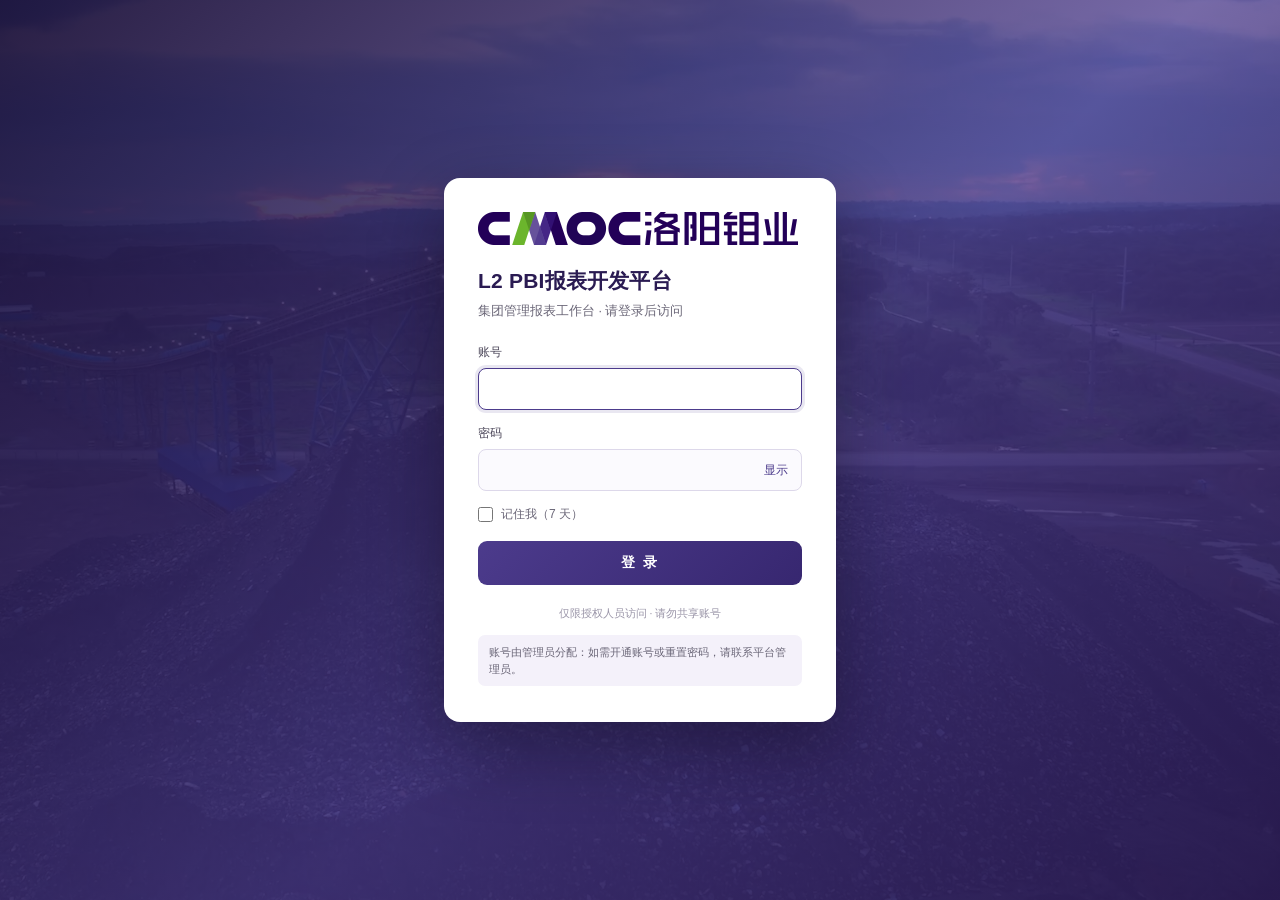
==== account.html @ a8f577a3 "chore: 切换报表工作区并刷新缓存版本" ====
<!DOCTYPE html>
<html lang="zh-CN">
<head>
<meta charset="UTF-8">
<meta name="viewport" content="width=device-width, initial-scale=1.0">
<meta name="robots" content="noindex,nofollow">
<meta http-equiv="Cache-Control" content="no-cache">
<title>账号设置 · CMOC L2 PBI报表开发平台</title>
<link rel="icon" href="data:image/svg+xml,%3Csvg xmlns='http://www.w3.org/2000/svg' viewBox='0 0 32 32'%3E%3Crect width='32' height='32' rx='7' fill='%234C3B8C'/%3E%3Ctext x='16' y='21' text-anchor='middle' font-family='Arial' font-size='13' font-weight='700' fill='white'%3EL2%3C/text%3E%3C/svg%3E">
<link rel="stylesheet" href="assets/portal.css?v=20261120a">
<script src="assets/auth.config.js?v=20261120a"></script>
<script src="assets/auth-guard.js?v=20261120a"></script>
</head>
<body>
<div class="auth-bg" aria-hidden="true"></div>
<main class="auth-wrap">
  <section class="auth-card">
    <img class="logo" src="assets/brand/cmoc-logo.png" alt="CMOC 洛阳钼业">
    <h1>账号设置</h1>
    <p class="sub">查看账号信息、修改登录密码</p>

    <div class="user-meta">
      <span class="avatar" id="avatar">L2</span>
      <span>
        <b id="displayName">已登录</b>
        <small id="accountMeta">账号 —</small>
      </span>
    </div>

    <form id="passwordForm" novalidate>
      <label>当前密码
        <span class="pwd">
          <input id="oldPassword" type="password" autocomplete="current-password" required>
          <button type="button" id="toggleOld" aria-label="显示密码">显示</button>
        </span>
      </label>
      <label>新密码
        <span class="pwd">
          <input id="newPassword" type="password" autocomplete="new-password" required>
          <button type="button" id="toggleNew" aria-label="显示密码">显示</button>
        </span>
      </label>
      <label>确认新密码
        <input id="newPassword2" type="password" autocomplete="new-password" required>
      </label>
      <p class="error" id="error" role="alert" hidden></p>
      <p class="ok" id="ok" role="status" hidden></p>
      <button class="btn primary block" id="submitBtn" type="submit">修改密码</button>
    </form>

    <p class="tip" id="modeTip" hidden></p>

    <div class="card-foot">
      <a class="btn" href="index.html">返回工作台</a>
      <button class="btn" id="logoutBtn" type="button">退出登录</button>
    </div>
  </section>
</main>

<script src="assets/auth.js?v=20261120a"></script>
<script src="assets/account.js?v=20261120a"></script>
</body>
</html>
---- assets/portal.css ----
/* 账号中心与管理后台共享样式（account.html / admin.html） */
:root {
  --primary: #4C3B8C;
  --primary-dark: #372770;
  --primary-soft: #F1EEFA;
  --ink: #1F1B2E;
  --muted: #6B6778;
  --line: #DDD8EA;
  --line-soft: #EDE9F5;
  --bad: #B42318;
  --good: #3F6B26;
  --bg: #F5F4F9;
  --font: "Source Han Sans CN", "思源黑体", "Noto Sans SC", "Microsoft YaHei", "微软雅黑", "PingFang SC", sans-serif;
}
* { box-sizing: border-box; }
html, body { height: 100%; }
body {
  margin: 0; color: var(--ink); font-family: var(--font);
  font-size: 13.5px; line-height: 1.6; background: var(--bg);
  -webkit-font-smoothing: antialiased;
}

/* ------------------------------ 卡片式单页（账号中心） ------------------------------ */
.auth-bg {
  position: fixed; inset: 0; z-index: 0;
  background: url("brand/cmoc-hero.jpg") center/cover no-repeat;
}
.auth-bg::after {
  content: ""; position: absolute; inset: 0;
  background: linear-gradient(135deg, rgba(27,16,56,.94), rgba(76,59,140,.76) 55%, rgba(42,27,82,.92));
}
.auth-wrap {
  position: relative; z-index: 1; min-height: 100%;
  display: flex; align-items: center; justify-content: center;
  padding: 30px 20px;
}
.auth-card {
  width: 100%; max-width: 420px; background: #fff;
  border-radius: 16px; padding: 32px 32px 24px;
  box-shadow: 0 24px 70px rgba(10,6,25,.45);
  animation: rise .4s ease-out both;
}
@keyframes rise { from { opacity: 0; transform: translateY(10px); } to { opacity: 1; transform: none; } }
.logo { display: block; width: auto; height: auto; max-width: 100%; max-height: 34px; margin-bottom: 20px; }
h1 { font-size: 20px; line-height: 1.35; margin: 0 0 6px; color: #2A1B52; }
.sub { margin: 0 0 20px; font-size: 12.5px; color: var(--muted); }
label { display: block; font-size: 12px; color: #4A4558; margin-bottom: 14px; }
input[type=text], input[type=password] {
  width: 100%; height: 42px; margin-top: 6px; padding: 0 12px;
  border: 1px solid var(--line); border-radius: 8px;
  font: inherit; font-size: 13.5px; background: #FBFAFE; color: var(--ink);
  transition: border-color .15s, box-shadow .15s, background .15s;
}
input[type=text]:focus, input[type=password]:focus {
  outline: none; border-color: var(--primary); background: #fff;
  box-shadow: 0 0 0 3px rgba(76,59,140,.12);
}
.pwd { position: relative; display: block; }
.pwd input { padding-right: 58px; }
.pwd button {
  position: absolute; right: 6px; top: calc(50% + 3px); transform: translateY(-50%);
  border: 0; background: transparent; color: var(--primary);
  font-size: 11.5px; cursor: pointer; padding: 6px 8px; border-radius: 6px;
}
.pwd button:hover { background: var(--primary-soft); }
.error, .ok {
  margin: 0 0 14px; padding: 9px 11px; border-radius: 7px; font-size: 12px;
}
.error { background: #FDECEA; color: var(--bad); }
.ok { background: #EDF5E8; color: var(--good); }
.error[hidden], .ok[hidden] { display: none; }
.btn {
  display: inline-flex; align-items: center; justify-content: center; gap: 6px;
  height: 40px; padding: 0 18px; border-radius: 9px; border: 1px solid var(--line);
  background: #fff; color: var(--ink); font: inherit; font-size: 13px;
  cursor: pointer; text-decoration: none; transition: border-color .15s, box-shadow .15s, background .15s;
}
.btn:hover { border-color: var(--primary); }
.btn.primary {
  border: 0; color: #fff; font-weight: 600; letter-spacing: .08em;
  background: linear-gradient(135deg, var(--primary), var(--primary-dark));
}
.btn.primary:hover { box-shadow: 0 8px 20px rgba(76,59,140,.28); }
.btn[disabled] { opacity: .6; cursor: wait; }
.btn.block { width: 100%; }
.btn.small { height: 30px; padding: 0 10px; font-size: 12px; border-radius: 7px; }
.btn.danger { color: var(--bad); border-color: #F3C9C4; }
.btn.danger:hover { background: #FDECEA; border-color: var(--bad); }
.link { color: var(--primary); text-decoration: none; }
.link:hover { text-decoration: underline; }
.tip {
  margin-top: 14px; padding: 9px 11px; border-radius: 7px;
  background: var(--primary-soft); color: var(--muted); font-size: 11px; line-height: 1.55;
}
.user-meta {
  display: flex; align-items: center; gap: 10px;
  padding: 12px 14px; margin-bottom: 20px;
  background: var(--primary-soft); border-radius: 10px;
}
.user-meta .avatar {
  width: 38px; height: 38px; border-radius: 10px; flex: 0 0 auto;
  background: linear-gradient(135deg, var(--primary), var(--primary-dark));
  color: #fff; font-weight: 700; display: flex; align-items: center; justify-content: center;
}
.user-meta b { display: block; font-size: 13.5px; }
.user-meta small { color: var(--muted); font-size: 11.5px; }
.card-foot { display: flex; gap: 10px; margin-top: 18px; }
.card-foot .btn { flex: 1; }

/* ------------------------------ 管理后台 ------------------------------ */
.admin-top {
  position: sticky; top: 0; z-index: 20;
  display: flex; align-items: center; gap: 14px;
  height: 56px; padding: 0 22px;
  background: #2A1B52; color: #fff;
}
.admin-top .brand { display: flex; align-items: center; gap: 10px; font-weight: 600; font-size: 14px; }
.admin-top .brand img { height: 20px; }
.admin-top .spacer { flex: 1; }
.admin-top .who { font-size: 12.5px; color: rgba(255,255,255,.78); }
.admin-top a { color: #fff; text-decoration: none; font-size: 12.5px; opacity: .86; }
.admin-top a:hover { opacity: 1; text-decoration: underline; }
.admin-wrap { max-width: 1180px; margin: 0 auto; padding: 22px 20px 60px; }
.panel { background: #fff; border: 1px solid var(--line-soft); border-radius: 14px; padding: 18px 20px; }
.panel + .panel { margin-top: 18px; }
.panel-head { display: flex; align-items: center; gap: 12px; margin-bottom: 14px; }
.panel-head h2 { margin: 0; font-size: 15.5px; }
.panel-head .spacer { flex: 1; }
.toolbar { display: flex; gap: 10px; align-items: center; flex-wrap: wrap; margin-bottom: 14px; }
.toolbar input[type=search] {
  height: 36px; padding: 0 12px; width: 260px; max-width: 100%;
  border: 1px solid var(--line); border-radius: 8px; font: inherit; font-size: 13px; background: #FBFAFE;
}
.toolbar input[type=search]:focus { outline: none; border-color: var(--primary); background: #fff; }
.stat { display: flex; gap: 18px; color: var(--muted); font-size: 12px; }
.stat b { color: var(--ink); font-size: 15px; }
.table-wrap { overflow-x: auto; }
table { width: 100%; border-collapse: collapse; font-size: 12.5px; }
th, td { text-align: left; padding: 10px 10px; border-bottom: 1px solid var(--line-soft); white-space: nowrap; }
th { color: var(--muted); font-weight: 600; font-size: 11.5px; background: #FAF9FD; }
tbody tr:hover { background: #FCFBFE; }
td.wrap { white-space: normal; }
.badge {
  display: inline-block; padding: 1px 8px; border-radius: 999px;
  font-size: 11px; line-height: 1.7; border: 1px solid transparent;
}
.badge.admin { background: #EFEAFB; color: var(--primary-dark); }
.badge.user { background: #F1F1F5; color: var(--muted); }
.badge.active { background: #EDF5E8; color: var(--good); }
.badge.disabled { background: #FDECEA; color: var(--bad); }
.badge.locked { background: #FFF4E0; color: #8A5A00; }
.row-actions { display: flex; gap: 6px; flex-wrap: wrap; }
.pager { display: flex; gap: 8px; align-items: center; justify-content: flex-end; margin-top: 14px; color: var(--muted); font-size: 12px; }
.empty { padding: 30px; text-align: center; color: var(--muted); }
.tabs { display: flex; gap: 4px; margin-bottom: 16px; background: #F4F1FA; padding: 4px; border-radius: 10px; width: fit-content; }
.tab {
  border: 0; background: transparent; color: var(--muted); font: inherit; font-size: 13px;
  padding: 7px 16px; border-radius: 8px; cursor: pointer;
}
.tab.on { background: #fff; color: var(--primary); font-weight: 600; box-shadow: 0 1px 3px rgba(31,27,46,.12); }
.mono { font-family: Consolas, "Courier New", monospace; }
.muted { color: var(--muted); }
.nowrap { white-space: nowrap; }

/* 弹窗 */
.modal-mask {
  position: fixed; inset: 0; z-index: 60; background: rgba(20,14,40,.5);
  display: flex; align-items: center; justify-content: center; padding: 20px;
}
.modal-mask[hidden] { display: none; }
.modal {
  width: 100%; max-width: 420px; background: #fff; border-radius: 14px; padding: 22px 24px;
  box-shadow: 0 24px 60px rgba(10,6,25,.35);
}
.modal h3 { margin: 0 0 12px; font-size: 15px; }
.modal p { margin: 0 0 14px; color: var(--muted); font-size: 12.5px; }
.modal .modal-actions { display: flex; justify-content: flex-end; gap: 10px; margin-top: 16px; }
.secret {
  display: block; padding: 10px 12px; border-radius: 8px; background: #F4F1FA;
  font-family: Consolas, "Courier New", monospace; font-size: 15px; letter-spacing: .08em;
  word-break: break-all; margin-bottom: 12px;
}
.toast {
  position: fixed; left: 50%; bottom: 28px; transform: translateX(-50%);
  z-index: 80; background: #2A1B52; color: #fff; padding: 9px 16px; border-radius: 8px;
  font-size: 12.5px; box-shadow: 0 10px 30px rgba(10,6,25,.3); opacity: 0;
  pointer-events: none; transition: opacity .18s;
}
.toast.show { opacity: 1; }
.toast.err { background: #7A1F14; }
@media (max-width: 640px) {
  .admin-top { padding: 0 14px; }
  .admin-wrap { padding: 16px 12px 50px; }
  .toolbar input[type=search] { width: 100%; }
  .auth-card { padding: 26px 20px 20px; }
}
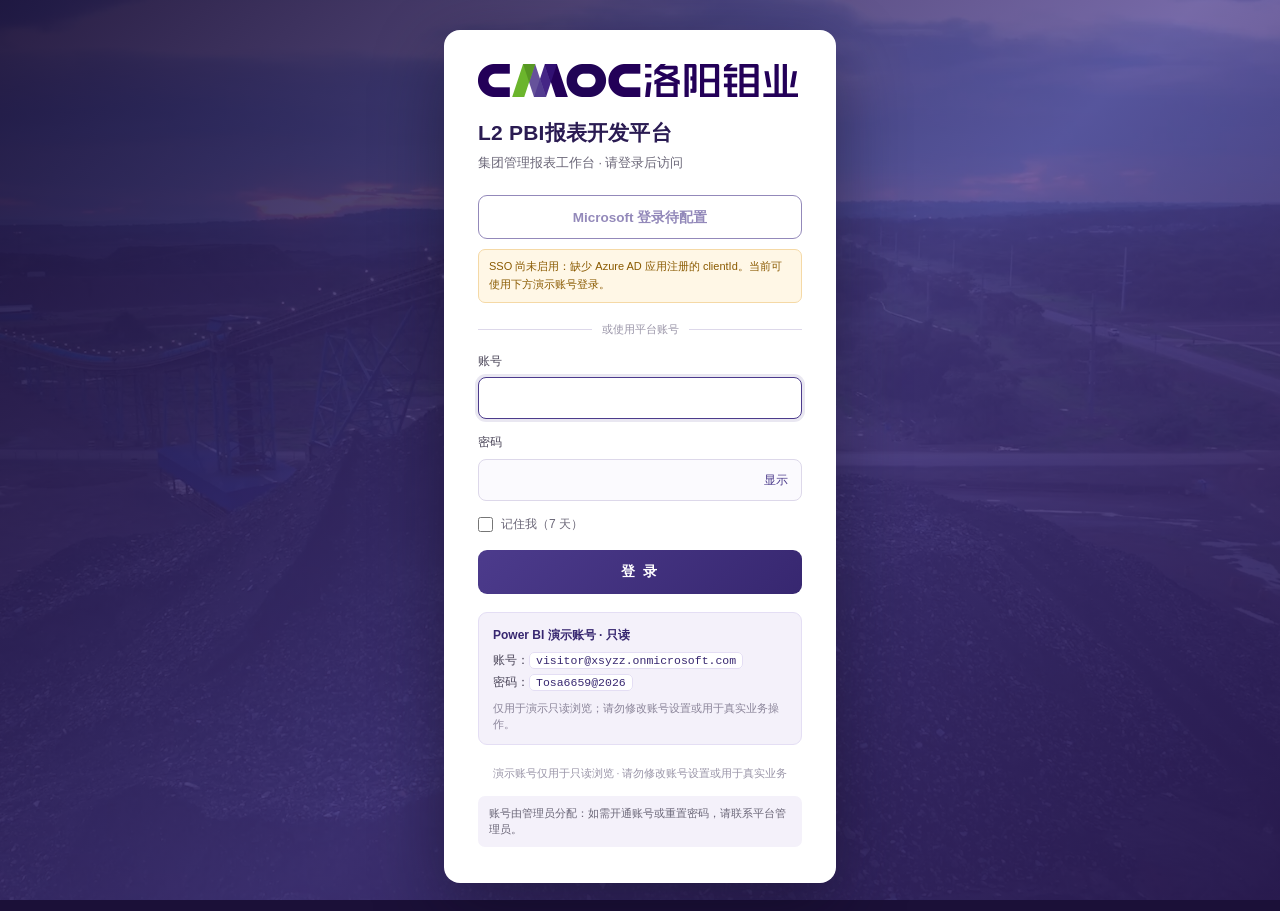
==== commit cb1f3390: "自动更新：同步 345 项目 2026-11-20 06:51" ====
--- a/account.html
+++ b/account.html
@@ -7,9 +7,9 @@
 <meta http-equiv="Cache-Control" content="no-cache">
 <title>账号设置 · CMOC L2 PBI报表开发平台</title>
 <link rel="icon" href="data:image/svg+xml,%3Csvg xmlns='http://www.w3.org/2000/svg' viewBox='0 0 32 32'%3E%3Crect width='32' height='32' rx='7' fill='%234C3B8C'/%3E%3Ctext x='16' y='21' text-anchor='middle' font-family='Arial' font-size='13' font-weight='700' fill='white'%3EL2%3C/text%3E%3C/svg%3E">
-<link rel="stylesheet" href="assets/portal.css?v=20261120a">
-<script src="assets/auth.config.js?v=20261120a"></script>
-<script src="assets/auth-guard.js?v=20261120a"></script>
+<link rel="stylesheet" href="assets/portal.css?v=20261120b">
+<script src="assets/auth.config.js?v=20261120b"></script>
+<script src="assets/auth-guard.js?v=20261120b"></script>
 </head>
 <body>
 <div class="auth-bg" aria-hidden="true"></div>
@@ -57,7 +57,7 @@
   </section>
 </main>
 
-<script src="assets/auth.js?v=20261120a"></script>
-<script src="assets/account.js?v=20261120a"></script>
+<script src="assets/auth.js?v=20261120b"></script>
+<script src="assets/account.js?v=20261120b"></script>
 </body>
 </html>
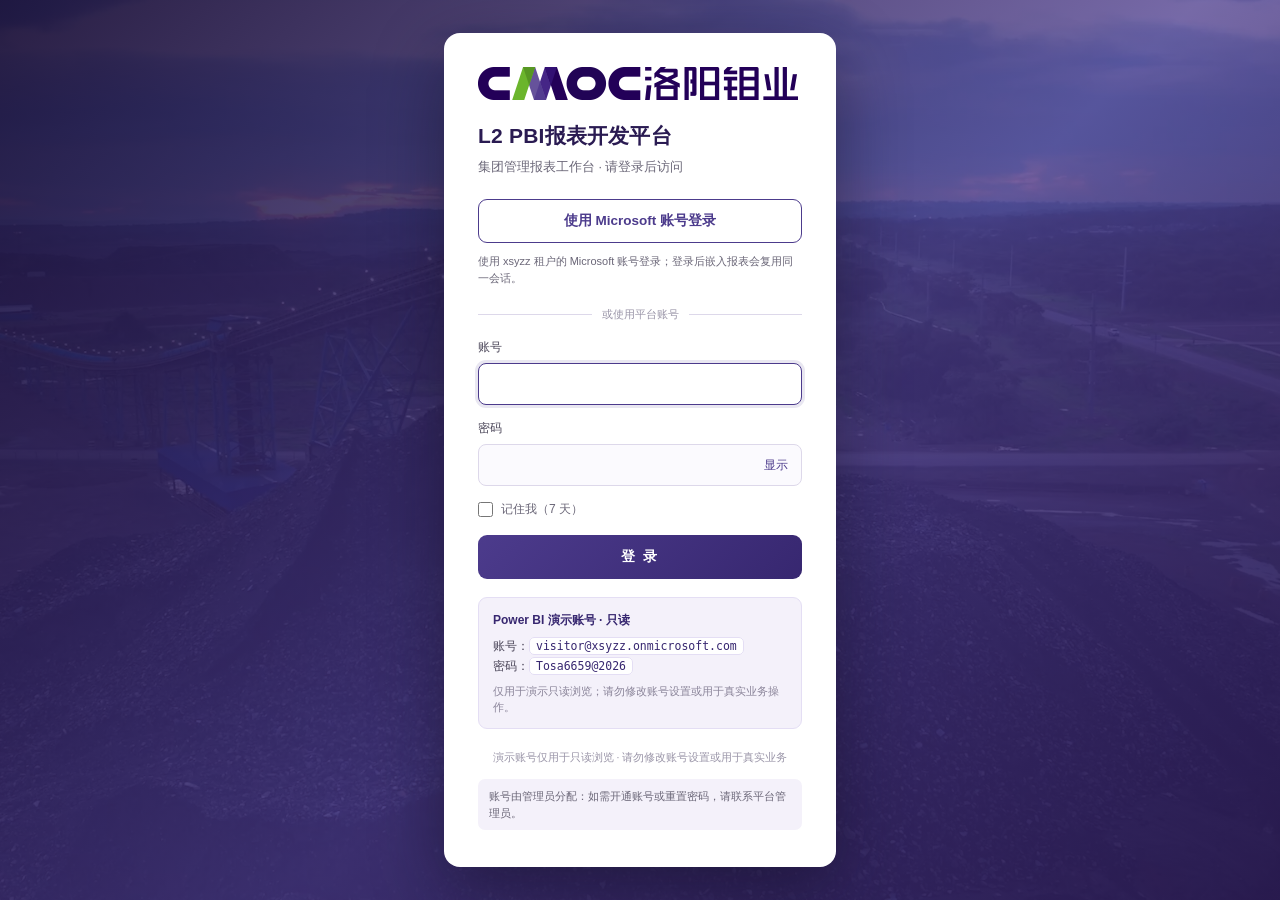
==== commit 3045f6f6: "自动更新：同步 345 项目 2026-11-20 07:05" ====
--- a/account.html
+++ b/account.html
@@ -7,9 +7,9 @@
 <meta http-equiv="Cache-Control" content="no-cache">
 <title>账号设置 · CMOC L2 PBI报表开发平台</title>
 <link rel="icon" href="data:image/svg+xml,%3Csvg xmlns='http://www.w3.org/2000/svg' viewBox='0 0 32 32'%3E%3Crect width='32' height='32' rx='7' fill='%234C3B8C'/%3E%3Ctext x='16' y='21' text-anchor='middle' font-family='Arial' font-size='13' font-weight='700' fill='white'%3EL2%3C/text%3E%3C/svg%3E">
-<link rel="stylesheet" href="assets/portal.css?v=20261120b">
-<script src="assets/auth.config.js?v=20261120b"></script>
-<script src="assets/auth-guard.js?v=20261120b"></script>
+<link rel="stylesheet" href="assets/portal.css?v=20261120c">
+<script src="assets/auth.config.js?v=20261120c"></script>
+<script src="assets/auth-guard.js?v=20261120c"></script>
 </head>
 <body>
 <div class="auth-bg" aria-hidden="true"></div>
@@ -57,7 +57,7 @@
   </section>
 </main>
 
-<script src="assets/auth.js?v=20261120b"></script>
-<script src="assets/account.js?v=20261120b"></script>
+<script src="assets/auth.js?v=20261120c"></script>
+<script src="assets/account.js?v=20261120c"></script>
 </body>
 </html>
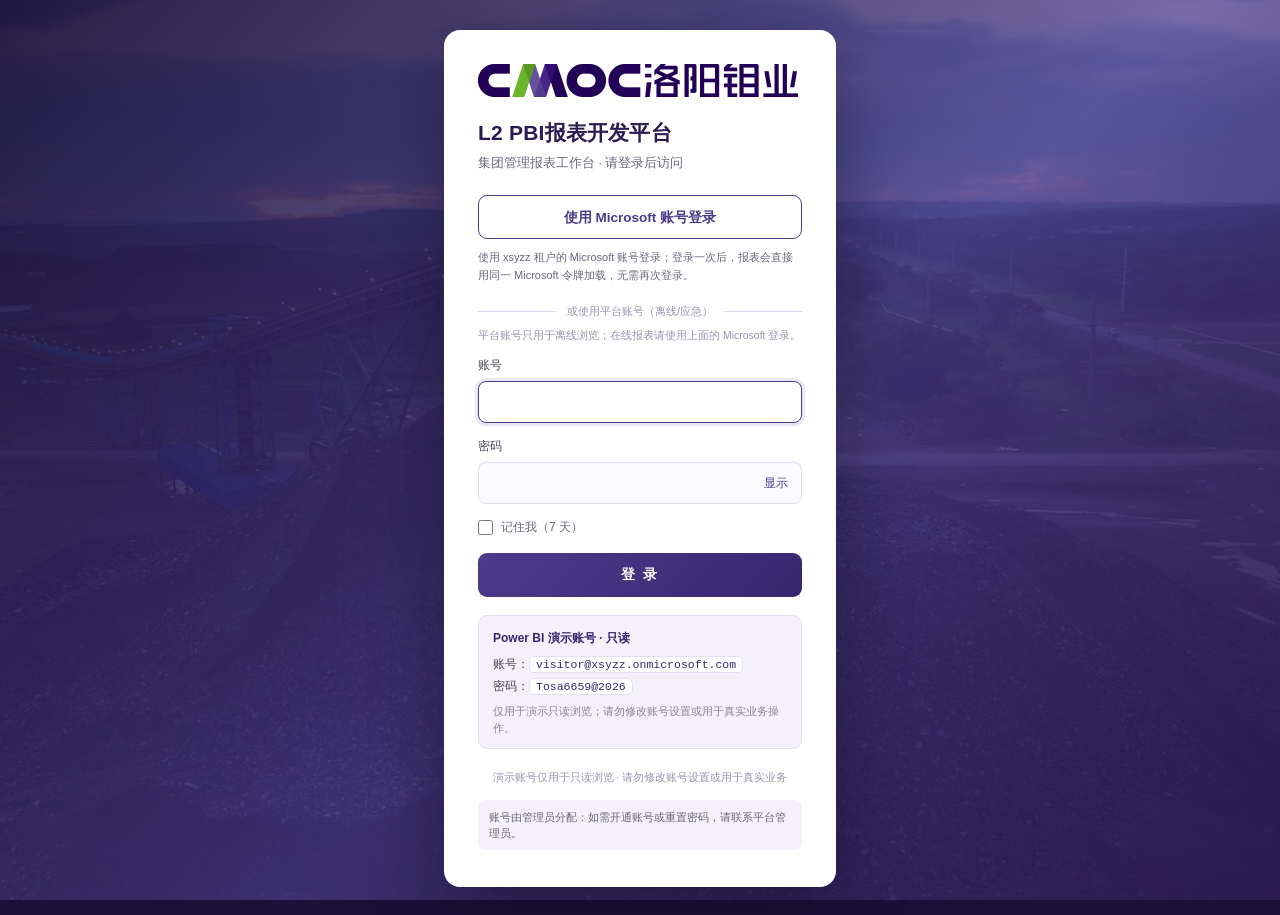
==== commit ed8ad34d: "docs: 登录页标注一次登录与离线兜底说明" ====
--- a/account.html
+++ b/account.html
@@ -7,9 +7,9 @@
 <meta http-equiv="Cache-Control" content="no-cache">
 <title>账号设置 · CMOC L2 PBI报表开发平台</title>
 <link rel="icon" href="data:image/svg+xml,%3Csvg xmlns='http://www.w3.org/2000/svg' viewBox='0 0 32 32'%3E%3Crect width='32' height='32' rx='7' fill='%234C3B8C'/%3E%3Ctext x='16' y='21' text-anchor='middle' font-family='Arial' font-size='13' font-weight='700' fill='white'%3EL2%3C/text%3E%3C/svg%3E">
-<link rel="stylesheet" href="assets/portal.css?v=20261120c">
-<script src="assets/auth.config.js?v=20261120c"></script>
-<script src="assets/auth-guard.js?v=20261120c"></script>
+<link rel="stylesheet" href="assets/portal.css?v=20261120g">
+<script src="assets/auth.config.js?v=20261120g"></script>
+<script src="assets/auth-guard.js?v=20261120g"></script>
 </head>
 <body>
 <div class="auth-bg" aria-hidden="true"></div>
@@ -57,7 +57,7 @@
   </section>
 </main>
 
-<script src="assets/auth.js?v=20261120c"></script>
-<script src="assets/account.js?v=20261120c"></script>
+<script src="assets/auth.js?v=20261120g"></script>
+<script src="assets/account.js?v=20261120g"></script>
 </body>
 </html>
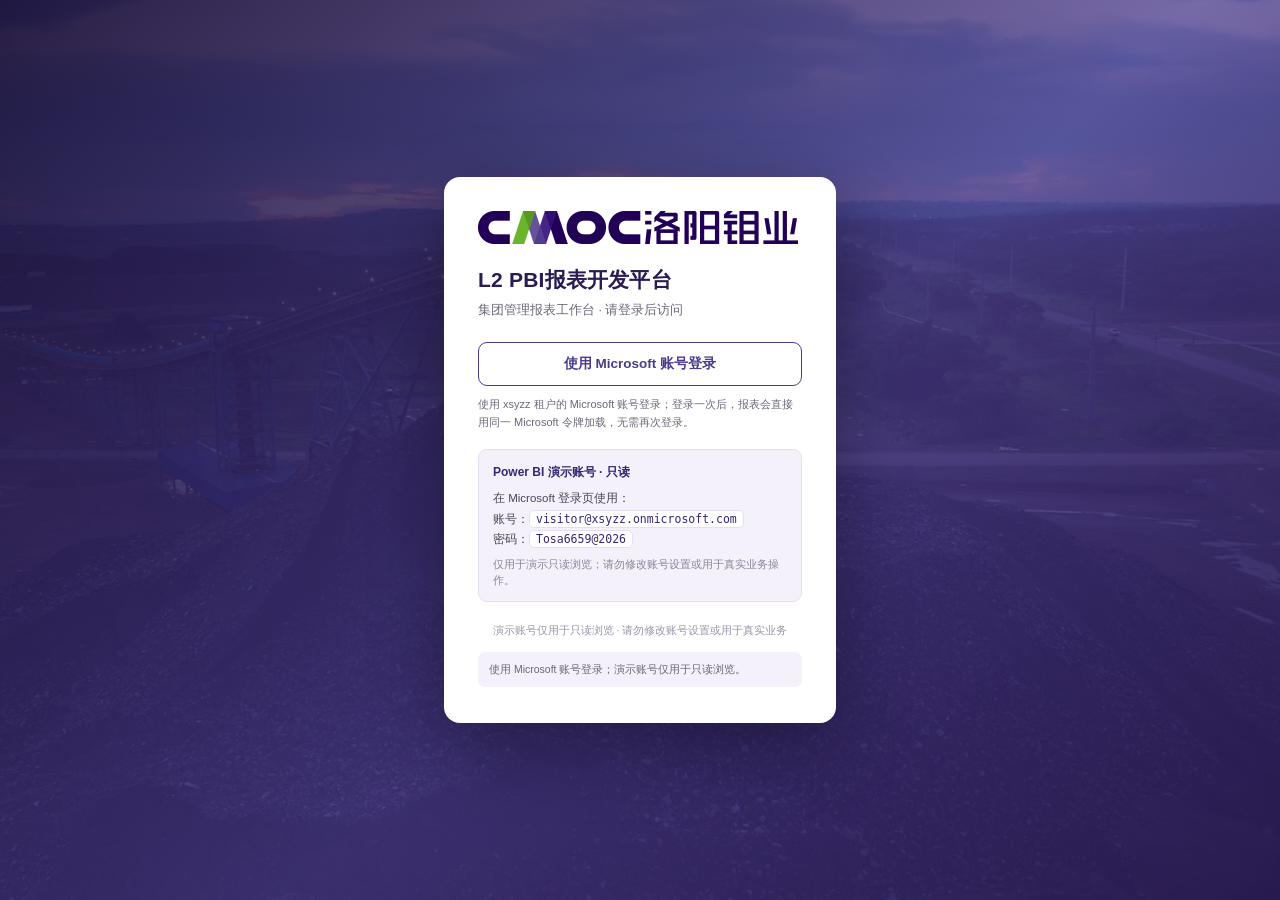
==== commit 453af52d: "自动更新：同步 345 项目 2026-11-20 07:43" ====
--- a/account.html
+++ b/account.html
@@ -7,9 +7,9 @@
 <meta http-equiv="Cache-Control" content="no-cache">
 <title>账号设置 · CMOC L2 PBI报表开发平台</title>
 <link rel="icon" href="data:image/svg+xml,%3Csvg xmlns='http://www.w3.org/2000/svg' viewBox='0 0 32 32'%3E%3Crect width='32' height='32' rx='7' fill='%234C3B8C'/%3E%3Ctext x='16' y='21' text-anchor='middle' font-family='Arial' font-size='13' font-weight='700' fill='white'%3EL2%3C/text%3E%3C/svg%3E">
-<link rel="stylesheet" href="assets/portal.css?v=20261120g">
-<script src="assets/auth.config.js?v=20261120g"></script>
-<script src="assets/auth-guard.js?v=20261120g"></script>
+<link rel="stylesheet" href="assets/portal.css?v=20261120h">
+<script src="assets/auth.config.js?v=20261120h"></script>
+<script src="assets/auth-guard.js?v=20261120h"></script>
 </head>
 <body>
 <div class="auth-bg" aria-hidden="true"></div>
@@ -57,7 +57,7 @@
   </section>
 </main>
 
-<script src="assets/auth.js?v=20261120g"></script>
-<script src="assets/account.js?v=20261120g"></script>
+<script src="assets/auth.js?v=20261120h"></script>
+<script src="assets/account.js?v=20261120h"></script>
 </body>
 </html>
